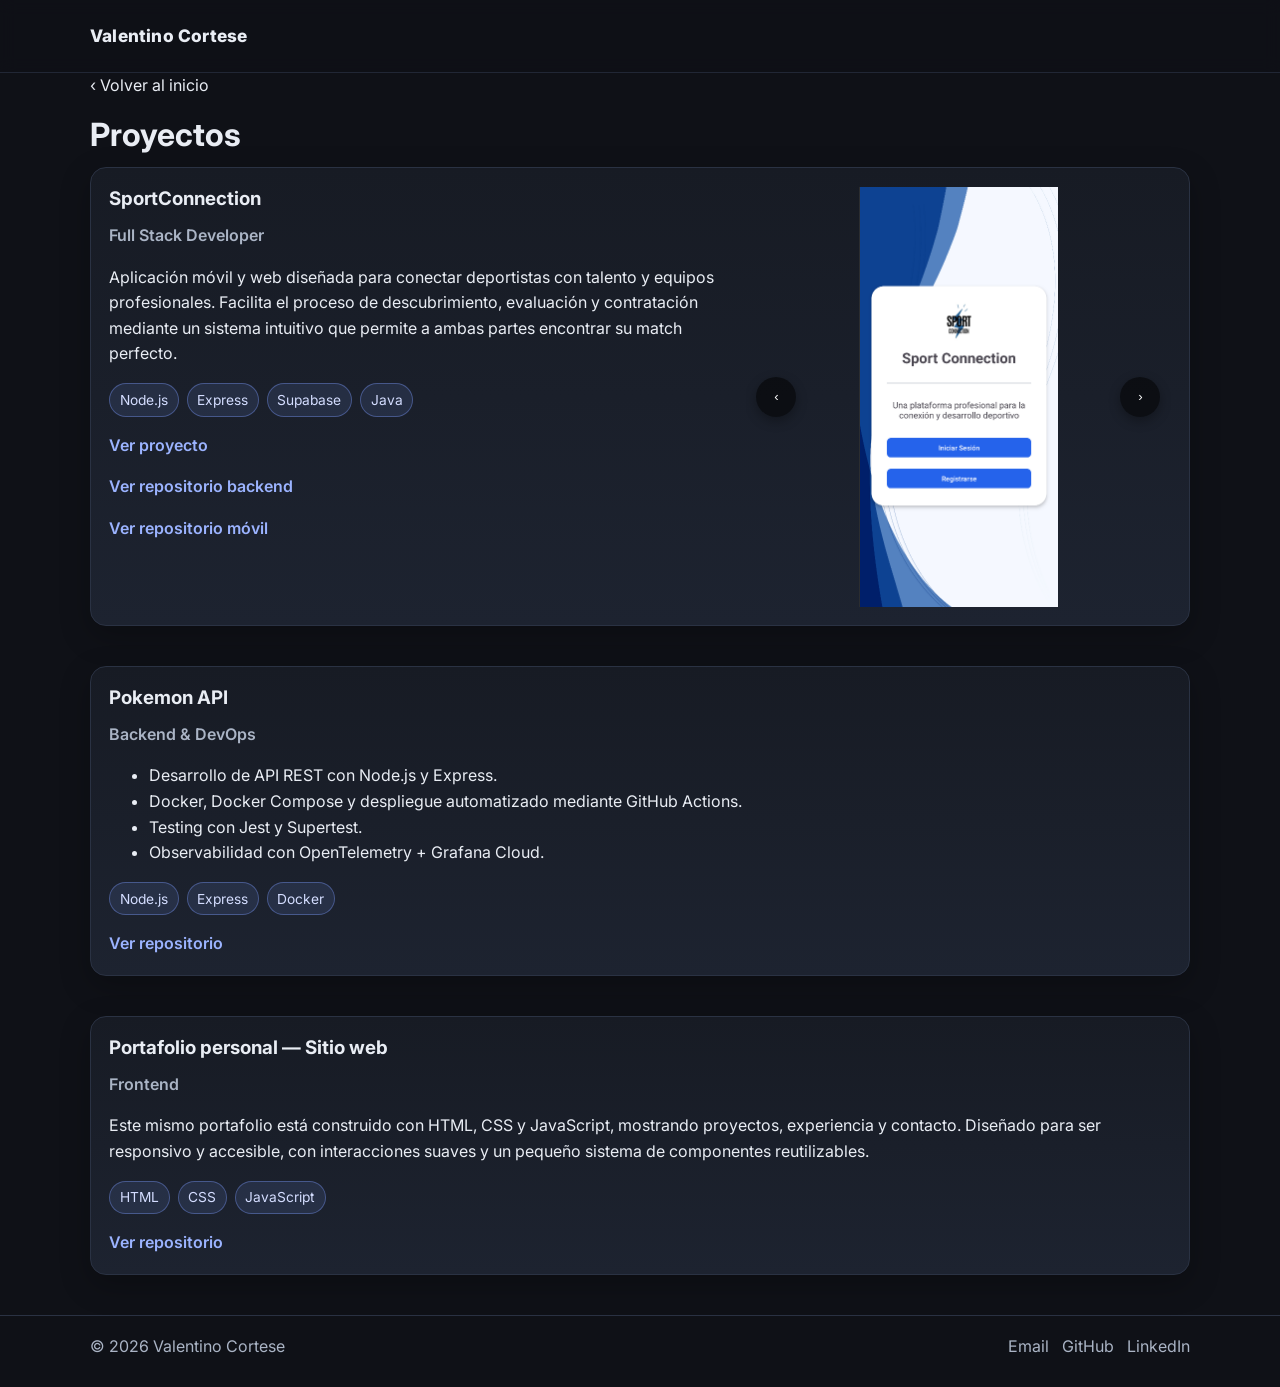
==== proyectos.html @ 8ff39a37 "feat: Add image assets and implement project slider functionality" ====
<!DOCTYPE html>
<html lang="es">
  <head>
    <meta charset="UTF-8" />
    <meta name="viewport" content="width=device-width, initial-scale=1.0" />
    <meta name="description" content="Proyectos de Valentino Cortese" />
    <title>Proyectos | Valentino Cortese</title>
    <link rel="preconnect" href="https://fonts.googleapis.com" />
    <link rel="preconnect" href="https://fonts.gstatic.com" crossorigin />
    <link href="https://fonts.googleapis.com/css2?family=Inter:wght@400;500;600;700;800&display=swap" rel="stylesheet" />
    <link rel="stylesheet" href="css/styles.css" />
  </head>
  <body>
    <header class="site-header" id="inicio">
      <div class="container nav-wrapper">
        <a href="index.html" class="brand" aria-label="Ir al inicio">
          Valentino Cortese
        </a>
      </div>
  </header>
  <main>
      <div class="container">
        <a class="back-link" href="index.html">‹ Volver al inicio</a>
        <h1>Proyectos</h1>

        <div class="projects-grid" style="margin-bottom: 2.5rem;">
          <!-- SportConnection -->
          <article class="card project-card">
            <div class="project-layout">
              <div class="project-info">
                <div class="project-header">
                  <h3>SportConnection</h3>
                  <p class="project-role">Full Stack Developer</p>
                </div>
                <div class="project-details">
                  <p>
                    Aplicación móvil y web diseñada para conectar deportistas con talento y equipos profesionales. Facilita el proceso de descubrimiento, evaluación y contratación mediante un sistema intuitivo que permite a ambas partes encontrar su match perfecto.
                  </p>
                </div>
                <div class="badge-list">
                  <span class="badge">Node.js</span>
                  <span class="badge">Express</span>
                  <span class="badge">Supabase</span>
                  <span class="badge">Java</span>
                </div>
                <a class="project-link" href="https://sport-connection.vercel.app" target="_blank" rel="noopener noreferrer">Ver proyecto</a>
                <br />
                <a class="project-link" href="https://github.com/Valen178/sc_back" target="_blank" rel="noopener noreferrer">Ver repositorio backend</a>
                <br />
                <a class="project-link" href="http://github.com/Valen178/sc_mobile" target="_blank" rel="noopener noreferrer">Ver repositorio móvil</a>
              </div>

              <div class="project-media">
                <div class="slider" data-slider>
                  <button class="slider-control prev" aria-label="Anterior imagen">‹</button>
                  <div class="slides">
                   <div class="slide"><img src="assets/sc1.png" alt="SportConnection preview 1" /></div>
                   <div class="slide"><img src="assets/sc2.jpg" alt="SportConnection preview 2" /></div>
                   <div class="slide"><img src="assets/sc3.jpg" alt="SportConnection preview 3" /></div>
                   <div class="slide"><img src="assets/sc4.jpg" alt="SportConnection preview 4" /></div>
                   <div class="slide"><img src="assets/sc5.jpg" alt="SportConnection preview 5" /></div>
                  </div>
                  <button class="slider-control next" aria-label="Siguiente imagen">›</button>
                </div>
              </div>
            </div>
          </article>

          <!-- Pokemon API -->
          <article class="card project-card">
            <div class="project-layout">
              <div class="project-info">
                <div class="project-header">
                  <h3>Pokemon API</h3>
                  <p class="project-role">Backend &amp; DevOps</p>
                </div>
                <ul class="project-details">
                  <li>Desarrollo de API REST con Node.js y Express.</li>
                  <li>Docker, Docker Compose y despliegue automatizado mediante GitHub Actions.</li>
                  <li>Testing con Jest y Supertest.</li>
                  <li>Observabilidad con OpenTelemetry + Grafana Cloud.</li>
                </ul>
                <div class="badge-list">
                  <span class="badge">Node.js</span>
                  <span class="badge">Express</span>
                  <span class="badge">Docker</span>
                </div>
                <a class="project-link" href="https://github.com/ValenCortese/node-devops-rest-api" target="_blank" rel="noopener noreferrer">Ver repositorio</a>
              </div>
            </div>
          </article>

          <!-- Portafolio (este sitio) -->
          <article class="card project-card">
            <div class="project-layout">
              <div class="project-info">
                <div class="project-header">
                  <h3>Portafolio personal — Sitio web</h3>
                  <p class="project-role">Frontend</p>
                </div>
                <div class="project-details">
                  <p>
                    Este mismo portafolio está construido con HTML, CSS y JavaScript, mostrando proyectos, experiencia y contacto. Diseñado para ser responsivo y accesible, con interacciones suaves y un pequeño sistema de componentes reutilizables.
                  </p>
                </div>
                <div class="badge-list">
                  <span class="badge">HTML</span>
                  <span class="badge">CSS</span>
                  <span class="badge">JavaScript</span>
                </div>
                <a class="project-link" href="https://github.com/ValenCortese/valencortese.github.io" target="_blank" rel="noopener noreferrer">Ver repositorio</a>
              </div>
            </div>
          </article>

        </div>
      </div>
    </main>

    <!-- Footer con links repetidos de contacto -->
    <footer class="site-footer">
      <div class="container footer-content">
        <p>© <span id="current-year"></span> Valentino Cortese</p>
        <div class="footer-links">
          <a href="mailto:valen4002@gmail.com">Email</a>
          <a href="https://github.com/ValenCortese" target="_blank" rel="noopener noreferrer">
            GitHub
          </a>
          <a
            href="https://www.linkedin.com/in/valentinocortese/"
            target="_blank"
            rel="noopener noreferrer"
          >
            LinkedIn
          </a>
        </div>
      </div>
    </footer>

    <script src="js/script.js"></script>
  </body>
</html>
---- css/styles.css ----
/* =========================
   Variables globales (dark mode)
   ========================= */
:root {
  --bg: #0f1117;
  --bg-elevated: #171b24;
  --bg-elevated-2: #1d2330;
  --text: #e9edf4;
  --text-muted: #aab4c5;
  --primary: #7c9cff;
  --primary-strong: #9bb3ff;
  --border: #2a3243;
  --shadow: 0 10px 30px rgba(0, 0, 0, 0.25);
}

/* =========================
   Base / Reset
   ========================= */
*,
*::before,
*::after {
  box-sizing: border-box;
}

html,
body {
  margin: 0;
  padding: 0;
}

html {
  scroll-behavior: smooth;
}

body {
  font-family: "Inter", system-ui, -apple-system, BlinkMacSystemFont, "Segoe UI", sans-serif;
  background: var(--bg);
  color: var(--text);
  line-height: 1.6;
}

img,
svg {
  display: block;
  max-width: 100%;
}

a {
  color: inherit;
  text-decoration: none;
}

.container {
  width: min(1100px, 92%);
  margin: 0 auto;
}

.section {
  padding: 4.5rem 0;
}

h1,
h2,
h3,
h4 {
  margin: 0 0 0.8rem;
  line-height: 1.25;
}

h2 {
  font-size: clamp(1.6rem, 3vw, 2rem);
  margin-bottom: 1.6rem;
}

p {
  margin: 0 0 1rem;
}

/* =========================
   Componentes reutilizables
   ========================= */
.btn {
  display: inline-flex;
  align-items: center;
  justify-content: center;
  gap: 0.4rem;
  border-radius: 0.65rem;
  padding: 0.72rem 1.1rem;
  font-weight: 600;
  border: 1px solid transparent;
  transition: transform 0.2s ease, background-color 0.2s ease, border-color 0.2s ease;
}

.btn:hover,
.btn:focus-visible {
  transform: translateY(-1px);
}

.btn-primary {
  background: var(--primary);
  color: #0c1020;
}

.btn-primary:hover,
.btn-primary:focus-visible {
  background: var(--primary-strong);
}

.btn-ghost {
  border-color: var(--border);
  color: var(--text);
}

.btn-ghost:hover,
.btn-ghost:focus-visible {
  background: var(--bg-elevated);
}

.card {
  background: linear-gradient(180deg, var(--bg-elevated), var(--bg-elevated-2));
  border: 1px solid var(--border);
  border-radius: 1rem;
  box-shadow: var(--shadow);
}

.badge-list {
  display: flex;
  flex-wrap: wrap;
  gap: 0.5rem;
}

.badge {
  background: rgba(124, 156, 255, 0.12);
  border: 1px solid rgba(124, 156, 255, 0.38);
  color: #d4ddff;
  font-size: 0.86rem;
  padding: 0.3rem 0.6rem;
  border-radius: 999px;
}

/* =========================
   Header / Navegación
   ========================= */
.site-header {
  position: sticky;
  top: 0;
  z-index: 20;
  backdrop-filter: blur(8px);
  background: rgba(15, 17, 23, 0.82);
  border-bottom: 1px solid rgba(42, 50, 67, 0.7);
}

.nav-wrapper {
  min-height: 4.5rem;
  display: flex;
  align-items: center;
  justify-content: space-between;
  gap: 1rem;
}

.brand {
  font-weight: 800;
  font-size: 1.08rem;
  letter-spacing: 0.2px;
}

.menu-toggle {
  width: 2.7rem;
  height: 2.7rem;
  background: transparent;
  border: 1px solid var(--border);
  border-radius: 0.65rem;
  display: inline-flex;
  flex-direction: column;
  align-items: center;
  justify-content: center;
  gap: 0.24rem;
  cursor: pointer;
}

.menu-toggle span {
  width: 1.2rem;
  height: 2px;
  border-radius: 99px;
  background: var(--text);
}

.main-nav {
  position: absolute;
  left: 0;
  right: 0;
  top: 100%;
  margin: 0 auto;
  width: min(1100px, 92%);
  background: rgba(20, 24, 33, 0.98);
  border: 1px solid var(--border);
  border-radius: 0.9rem;
  padding: 0.9rem;
  display: none;
}

.main-nav.open {
  display: block;
}

.main-nav ul {
  list-style: none;
  margin: 0;
  padding: 0;
  display: grid;
  gap: 0.25rem;
}

.main-nav ul a {
  display: inline-flex;
  align-items: center;
  color: var(--text-muted);
  padding: 0.45rem 0.4rem;
  border-radius: 0.4rem;
  transition: color 0.2s ease, background-color 0.2s ease;
}

.main-nav ul a:hover,
.main-nav ul a:focus-visible,
.main-nav ul a.active {
  color: var(--text);
  background: rgba(124, 156, 255, 0.12);
}

.btn-cv-nav {
  margin-top: 0.8rem;
  width: 100%;
}

/* =========================
   Hero
   ========================= */
.hero {
  padding-top: 5.2rem;
}

.hero-layout {
  display: grid;
  gap: 2rem;
  align-items: center;
}

.hero-content {
  max-width: 760px;
}

.hero-photo-frame {
  width: min(100%, 18rem);
  aspect-ratio: 1;
  justify-self: center;
  padding: 0.7rem;
  border-radius: 50%;
  border: 1px solid rgba(124, 156, 255, 0.28);
  background: linear-gradient(135deg, rgba(124, 156, 255, 0.22), rgba(124, 156, 255, 0.05));
  box-shadow: var(--shadow);
}

.hero-photo {
  width: 100%;
  height: 100%;
  object-fit: cover;
  object-position: center 20%;
  border-radius: 50%;
  display: block;
}

.eyebrow {
  color: var(--primary-strong);
  text-transform: uppercase;
  letter-spacing: 0.09em;
  font-weight: 700;
  font-size: 0.76rem;
}

.hero h1 {
  font-size: clamp(2rem, 8vw, 3rem);
}

.role {
  color: var(--text-muted);
  font-size: clamp(1.05rem, 3vw, 1.22rem);
}

.bio {
  max-width: 68ch;
}

.hero-actions {
  display: flex;
  flex-wrap: wrap;
  gap: 0.8rem;
  margin-top: 1.2rem;
}

/* =========================
   Proyectos
   ========================= */
.projects-grid {
  display: grid;
  gap: 1rem;
}

.project-card {
  padding: 1.15rem;
}

.project-role {
  color: var(--text-muted);
  font-weight: 600;
}

.project-details {
  margin: 0 0 1rem;
}

.project-link {
  display: inline-flex;
  margin-top: 1rem;
  color: var(--primary-strong);
  font-weight: 600;
}

.project-link:hover,
.project-link:focus-visible {
  text-decoration: underline;
}

/* =========================
   Habilidades
   ========================= */
.skills-layout {
  display: grid;
  gap: 1rem;
}

.skill-group {
  padding: 1rem;
}

.soft-skills {
  margin-top: 1.2rem;
}

.soft-skills h3 {
  margin-bottom: 0.35rem;
}

.soft-skills p {
  color: var(--text-muted);
}

/* =========================
   Educación y Experiencia
   ========================= */

.timeline-column {
  padding: 1.1rem;
}

.timeline-single {
  width: 100%;
}

.timeline-item {
  padding: 0.8rem 0 0.8rem 1rem;
  border-left: 2px solid rgba(124, 156, 255, 0.35);
}

.timeline-item + .timeline-item {
  margin-top: 0.5rem;
}

.timeline-title,
.timeline-meta {
  color: var(--text-muted);
}

.timeline-description {
  margin-bottom: 0;
}



/* =========================
   Contacto
   ========================= */
.contact-box {
  text-align: center;
  padding: 1.4rem;
}

.contact-email-row{
  width: min(760px, 100%);
  margin: 1rem auto 0;
  display: grid;
  grid-template-columns: minmax(0, 1fr) 3rem 3rem;
  align-items: center;
  padding: 0.35rem;
  gap: 0.35rem;
  border-radius: 1rem;
  border: 1px solid var(--border);
  background: rgba(15, 17, 23, 0.45);
  box-shadow: inset 0 1px 0 rgba(255, 255, 255, 0.03);
  overflow: hidden;
}

.contact-email-value{
  min-width: 0;
  height: 3rem;
  width: 100%;
  appearance: none;
  -webkit-appearance: none;
  border: 1px solid rgba(124, 156, 255, 0.22);
  border-radius: 0.75rem;
  background: rgba(29, 35, 48, 0.92);
  color: var(--text);
  padding: 0 1rem;
  font: inherit;
  text-align: left;
  letter-spacing: 0.01em;
}

.contact-email-action {
  width: 3rem;
  height: 3rem;
  min-width: 3rem;
  min-height: 3rem;
  display: inline-flex;
  align-items: center;
  justify-content: center;
  flex: none;
  border: 1px solid rgba(124, 156, 255, 0.32);
  border-radius: 0.75rem;
  background: linear-gradient(180deg, rgba(124, 156, 255, 0.2), rgba(124, 156, 255, 0.1));
  color: var(--text);
  cursor: pointer;
  padding: 0;
  line-height: 0;
  transition: transform 0.2s ease, border-color 0.2s ease, background-color 0.2s ease, color 0.2s ease;
}

.contact-email-action svg {
  width: 0.95rem;
  height: 0.95rem;
  min-width: 0.95rem;
  min-height: 0.95rem;
  display: block;
  max-width: none;
  fill: currentColor;
}

.contact-email-action svg path {
  fill: currentColor;
}

.contact-email-action:hover,
.contact-email-action:focus-visible {
  transform: translateY(-1px);
  border-color: rgba(124, 156, 255, 0.55);
  background: linear-gradient(180deg, rgba(124, 156, 255, 0.28), rgba(124, 156, 255, 0.14));
}

.contact-email-action.is-copied {
  border-color: rgba(133, 219, 173, 0.65);
  background: linear-gradient(180deg, rgba(133, 219, 173, 0.22), rgba(133, 219, 173, 0.12));
  color: #dff8ea;
}

.social-links {
  margin-top: 1rem;
  display: flex;
  justify-content: center;
  flex-wrap: wrap;
  gap: 0.8rem;
}

.social-links a {
  display: inline-flex;
  align-items: center;
  gap: 0.45rem;
  padding: 0.45rem 0.7rem;
  border-radius: 0.6rem;
  border: 1px solid var(--border);
  color: var(--text-muted);
  transition: color 0.2s ease, border-color 0.2s ease, background-color 0.2s ease;
}

.social-links a:hover,
.social-links a:focus-visible {
  color: var(--text);
  border-color: rgba(124, 156, 255, 0.5);
  background: rgba(124, 156, 255, 0.1);
}

.social-links svg {
  width: 1rem;
  height: 1rem;
  fill: currentColor;
}

/* =========================
   Footer
   ========================= */
.site-footer {
  border-top: 1px solid var(--border);
  padding: 1.1rem 0 1.7rem;
  color: var(--text-muted);
}

.footer-content {
  display: flex;
  flex-direction: column;
  gap: 0.5rem;
  align-items: center;
  text-align: center;
}

.footer-content p {
  margin: 0;
}

.footer-links {
  display: inline-flex;
  flex-wrap: wrap;
  gap: 0.8rem;
}

.footer-links a:hover,
.footer-links a:focus-visible {
  color: var(--text);
}

/* =========================
   Micro-interacción de entrada
   ========================= */
.reveal {
  opacity: 0;
  transform: translateY(14px);
  transition: opacity 0.45s ease, transform 0.45s ease;
}

.reveal.visible {
  opacity: 1;
  transform: translateY(0);
}

/* =========================
   Breakpoints responsive
   ========================= */
@media (min-width: 720px) {
  .projects-grid {
    grid-template-columns: repeat(2, minmax(0, 1fr));
  }

  .hero-layout {
    grid-template-columns: minmax(0, 1fr) 18rem;
  }

  .hero-photo-frame {
    justify-self: end;
    width: min(100%, 16rem);
  }

  .skills-layout {
    grid-template-columns: repeat(2, minmax(0, 1fr));
  }

  .footer-content {
    flex-direction: row;
    justify-content: space-between;
    text-align: left;
  }
}

@media (max-width: 560px) {
  .contact-email-row {
    grid-template-columns: minmax(0, 1fr) 2.85rem 2.85rem;
    gap: 0.3rem;
  }

  .contact-email-value {
    padding: 0 0.85rem;
    font-size: 0.96rem;
  }

  .contact-email-action {
    width: 2.85rem;
    height: 2.85rem;
    min-width: 2.85rem;
    min-height: 2.85rem;
  }
}

@media (min-width: 960px) {
  .menu-toggle {
    display: none;
  }

  .main-nav {
    position: static;
    width: auto;
    margin: 0;
    border: 0;
    background: transparent;
    display: flex;
    align-items: center;
    gap: 1.1rem;
    padding: 0;
  }

  .main-nav ul {
    display: flex;
    align-items: center;
    gap: 0.3rem;
  }

  .btn-cv-nav {
    margin: 0;
    width: auto;
  }
}
/* Custom styles extracted from inline <style> blocks in HTML files
   Moved here to centralize styles and follow best practices */

/* Projects layout: vertical list, each project uses full container width */
.projects-grid {
  display: flex;
  flex-direction: column;
  gap: 2.5rem;
}

/* project card layout */
.project-card .project-layout {
  display: flex;
  gap: 1.5rem;
  align-items: flex-start;
}

/* info and media columns */
.project-card .project-info {
  flex: 1 1 60%;
  min-width: 0;
}

.project-card .project-media {
  flex: 0 0 40%;
  display: flex;
  align-items: center;
  justify-content: center;
}

/* Slider styles */
.slider {
  position: relative;
  width: 100%;
  max-width: 420px;
  margin: 0 auto;
}

.slides {
  position: relative;
  overflow: hidden;
  width: 100%;
  border-radius: 10px;
  min-height: 420px;
  height: 420px;
}

.slide {
  position: absolute;
  inset: 0;
  display: none;
  align-items: center;
  justify-content: center;
  overflow: hidden;
  box-sizing: border-box;
}

.slide.active {
  display: flex;
}

.slides img {
  width: auto;
  max-width: 100%;
  max-height: 100%;
  height: auto;
  object-fit: contain;
  display: block;
}

.project-media { flex: 0 0 40%; display: flex; align-items: center; justify-content: center; overflow: hidden; position: relative; }

.slider-control {
  position: absolute;
  top: 50%;
  transform: translateY(-50%);
  background: rgba(0,0,0,0.55);
  color: #fff;
  border: none;
  width: 40px;
  height: 40px;
  border-radius: 50%;
  display: flex;
  align-items: center;
  justify-content: center;
  cursor: pointer;
  box-shadow: 0 4px 12px rgba(0,0,0,0.3);
  z-index: 3;
}

.slider-control:focus { outline: 2px solid rgba(255,255,255,0.8); }

.slider-control.prev { left: 8px; }
.slider-control.next { right: 8px; }

/* small thumbnails spacing fallback when JS disabled */
.media-gallery {
  display: flex;
  gap: 0.75rem;
  overflow: hidden;
  align-items: center;
  justify-content: center;
}

.media-gallery img {
  max-width: 100%;
  height: auto;
  border-radius: 8px;
  box-shadow: 0 6px 18px rgba(0,0,0,0.35);
  flex: 1 1 auto;
}

/* if project-media is absent, project-info will take full width naturally.
   Make sure links and badges keep layout */
.project-card .badge-list { margin-top: 1rem; }

/* responsive: stack on small screens */
@media (max-width: 800px) {
  .project-card .project-layout {
    flex-direction: column;
  }
  .project-card .project-media {
    width: 100%;
  }
  .media-gallery, .slides { overflow-x: auto; }
  .slider-control.prev, .slider-control.next { display: none; }
}

/* 'Ver más' button container */
.more-projects {
  display:flex;
  justify-content:center;
  margin-top: 2rem;
}
.more-projects .btn {
  padding: 0.75rem 1.25rem;
}

/* Basic project layout and slider variants from proyectos.html (kept for compatibility) */
.back-link { display:inline-block; margin-bottom:1rem; }
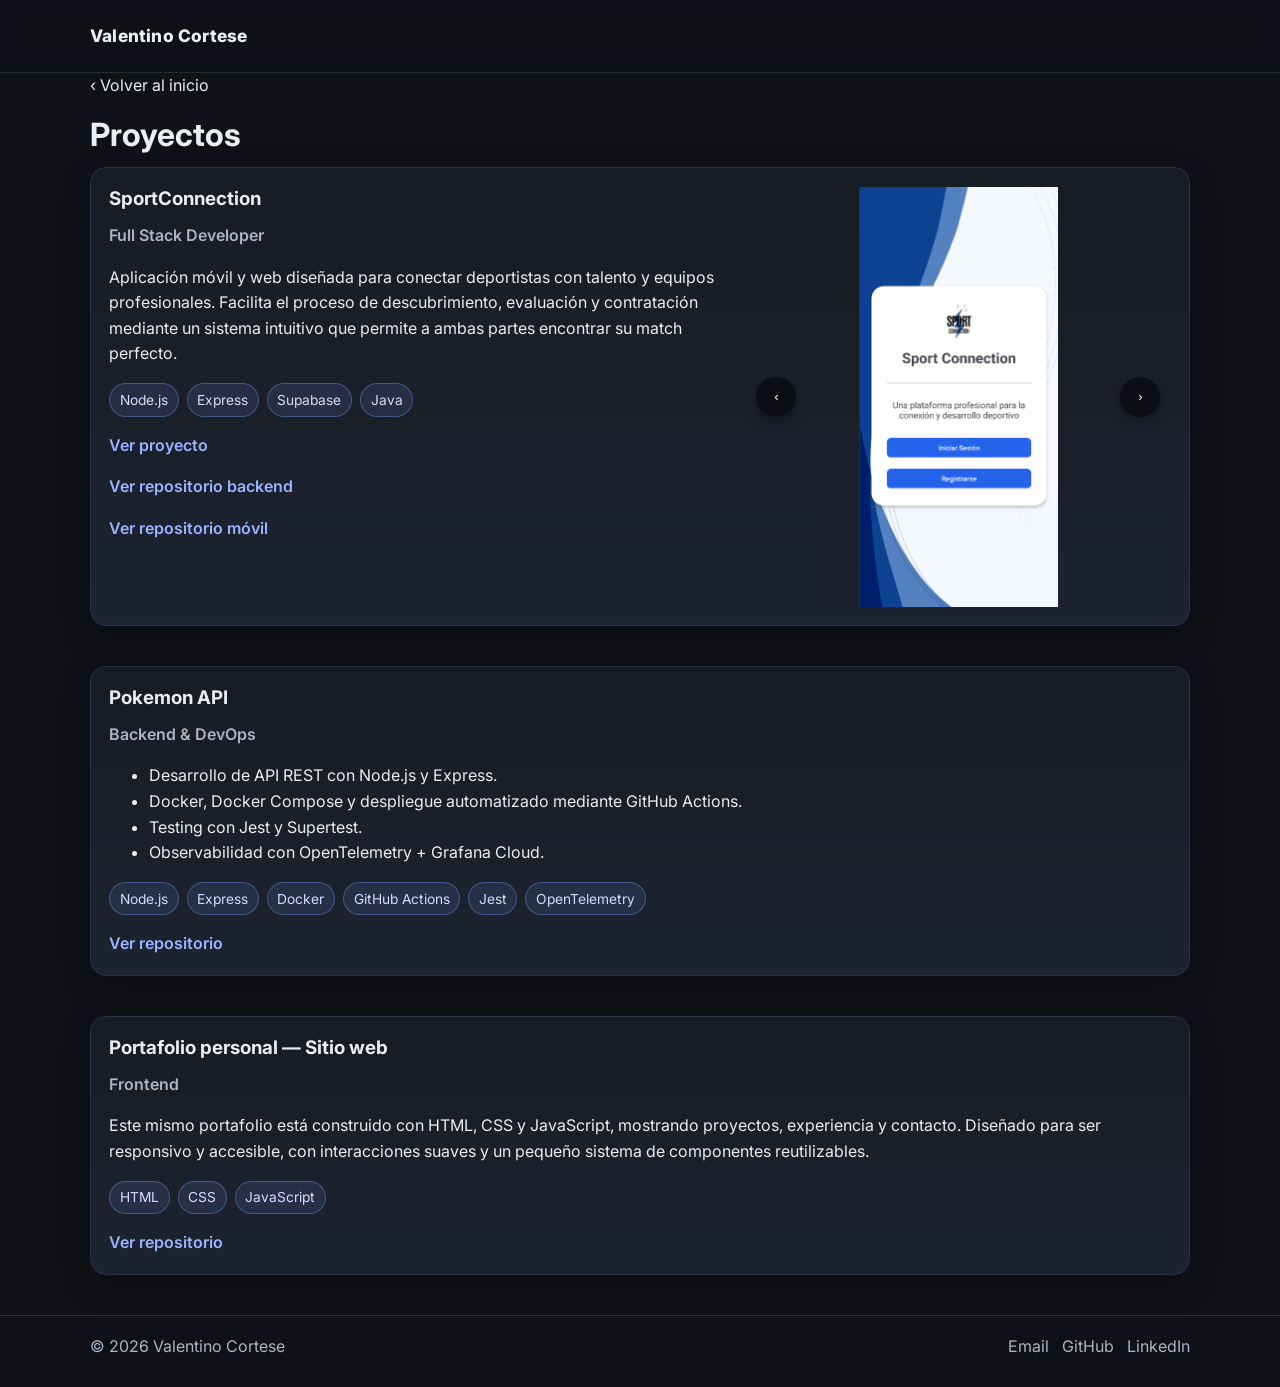
==== commit 50c86ffb: "feat: Update project badges to include GitHub Actions, Jest, and OpenTelemetry" ====
--- a/proyectos.html
+++ b/proyectos.html
@@ -84,6 +84,9 @@
                   <span class="badge">Node.js</span>
                   <span class="badge">Express</span>
                   <span class="badge">Docker</span>
+                  <span class="badge">GitHub Actions</span>
+                  <span class="badge">Jest</span>
+                  <span class="badge">OpenTelemetry</span>
                 </div>
                 <a class="project-link" href="https://github.com/ValenCortese/node-devops-rest-api" target="_blank" rel="noopener noreferrer">Ver repositorio</a>
               </div>
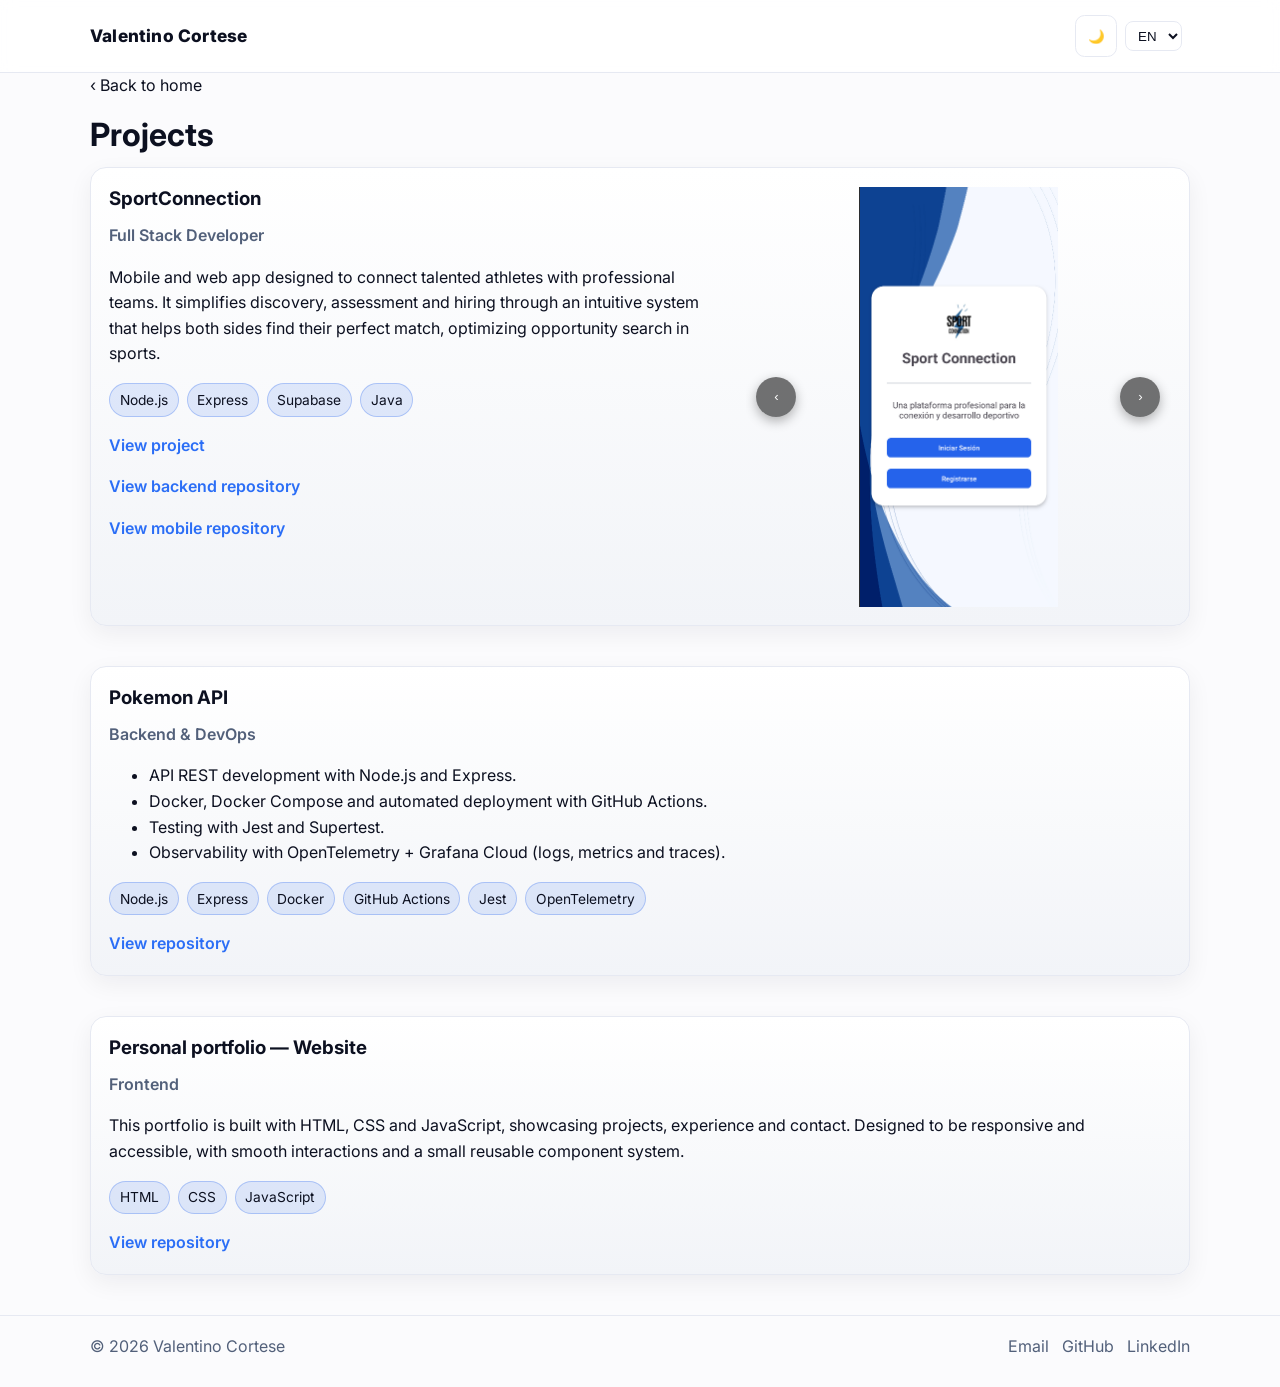
==== commit 0f3c82ce: "feat: add theme and language management with translations" ====
--- a/proyectos.html
+++ b/proyectos.html
@@ -8,20 +8,45 @@
     <link rel="preconnect" href="https://fonts.googleapis.com" />
     <link rel="preconnect" href="https://fonts.gstatic.com" crossorigin />
     <link href="https://fonts.googleapis.com/css2?family=Inter:wght@400;500;600;700;800&display=swap" rel="stylesheet" />
+    <script>
+      (function () {
+        const STORAGE_KEY = 'site-theme';
+        let theme = null;
+        try {
+          theme = localStorage.getItem(STORAGE_KEY);
+        } catch (e) {
+          // ignore
+        }
+        if (!theme && window.matchMedia) {
+          theme = window.matchMedia('(prefers-color-scheme: dark)').matches ? 'dark' : 'light';
+        }
+        if (theme) {
+          document.documentElement.setAttribute('data-theme', theme);
+        }
+      })();
+    </script>
     <link rel="stylesheet" href="css/styles.css" />
   </head>
   <body>
     <header class="site-header" id="inicio">
       <div class="container nav-wrapper">
-        <a href="index.html" class="brand" aria-label="Ir al inicio">
-          Valentino Cortese
-        </a>
+        <a href="index.html" class="brand" data-i18n="brand.home" data-i18n-attr="aria-label">Valentino Cortese</a>
+
+        <div class="header-controls">
+          <button id="theme-toggle" class="theme-toggle" type="button" data-i18n="btn.theme_toggle" data-i18n-attr="title,aria-label" aria-pressed="false">🌙</button>
+
+          <label for="lang-select" class="visually-hidden" data-i18n="language.label">Idioma</label>
+          <select id="lang-select" data-i18n="language.label" data-i18n-attr="aria-label,title">
+            <option value="es">ES</option>
+            <option value="en">EN</option>
+          </select>
+        </div>
       </div>
-  </header>
+    </header>
   <main>
       <div class="container">
-        <a class="back-link" href="index.html">‹ Volver al inicio</a>
-        <h1>Proyectos</h1>
+        <a class="back-link" href="index.html" data-i18n="projects.back">‹ Volver al inicio</a>
+        <h1 data-i18n="projects.title">Proyectos</h1>
 
         <div class="projects-grid" style="margin-bottom: 2.5rem;">
           <!-- SportConnection -->
@@ -29,30 +54,30 @@
             <div class="project-layout">
               <div class="project-info">
                 <div class="project-header">
-                  <h3>SportConnection</h3>
-                  <p class="project-role">Full Stack Developer</p>
+                  <h3 data-i18n="project1.title">SportConnection</h3>
+                  <p class="project-role" data-i18n="project1.role">Full Stack Developer</p>
                 </div>
                 <div class="project-details">
-                  <p>
+                  <p data-i18n="project1.description">
                     Aplicación móvil y web diseñada para conectar deportistas con talento y equipos profesionales. Facilita el proceso de descubrimiento, evaluación y contratación mediante un sistema intuitivo que permite a ambas partes encontrar su match perfecto.
                   </p>
                 </div>
                 <div class="badge-list">
-                  <span class="badge">Node.js</span>
-                  <span class="badge">Express</span>
-                  <span class="badge">Supabase</span>
-                  <span class="badge">Java</span>
+                  <span class="badge" data-i18n="project1.badge1">Node.js</span>
+                  <span class="badge" data-i18n="project1.badge2">Express</span>
+                  <span class="badge" data-i18n="project1.badge3">Supabase</span>
+                  <span class="badge" data-i18n="project1.badge4">Java</span>
                 </div>
-                <a class="project-link" href="https://sport-connection.vercel.app" target="_blank" rel="noopener noreferrer">Ver proyecto</a>
+                <a class="project-link" href="https://sport-connection.vercel.app" target="_blank" rel="noopener noreferrer" data-i18n="project1.view_link">Ver proyecto</a>
                 <br />
-                <a class="project-link" href="https://github.com/Valen178/sc_back" target="_blank" rel="noopener noreferrer">Ver repositorio backend</a>
+                <a class="project-link" href="https://github.com/Valen178/sc_back" target="_blank" rel="noopener noreferrer" data-i18n="project1.backend_link">Ver repositorio backend</a>
                 <br />
-                <a class="project-link" href="http://github.com/Valen178/sc_mobile" target="_blank" rel="noopener noreferrer">Ver repositorio móvil</a>
+                <a class="project-link" href="http://github.com/Valen178/sc_mobile" target="_blank" rel="noopener noreferrer" data-i18n="project1.mobile_link">Ver repositorio móvil</a>
               </div>
 
               <div class="project-media">
                 <div class="slider" data-slider>
-                  <button class="slider-control prev" aria-label="Anterior imagen">‹</button>
+                  <button class="slider-control prev" data-i18n="slider.prev" data-i18n-attr="aria-label" aria-label="Anterior imagen">‹</button>
                   <div class="slides">
                    <div class="slide"><img src="assets/sc1.png" alt="SportConnection preview 1" /></div>
                    <div class="slide"><img src="assets/sc2.jpg" alt="SportConnection preview 2" /></div>
@@ -60,7 +85,7 @@
                    <div class="slide"><img src="assets/sc4.jpg" alt="SportConnection preview 4" /></div>
                    <div class="slide"><img src="assets/sc5.jpg" alt="SportConnection preview 5" /></div>
                   </div>
-                  <button class="slider-control next" aria-label="Siguiente imagen">›</button>
+                  <button class="slider-control next" data-i18n="slider.next" data-i18n-attr="aria-label" aria-label="Siguiente imagen">›</button>
                 </div>
               </div>
             </div>
@@ -71,24 +96,24 @@
             <div class="project-layout">
               <div class="project-info">
                 <div class="project-header">
-                  <h3>Pokemon API</h3>
-                  <p class="project-role">Backend &amp; DevOps</p>
+                  <h3 data-i18n="project2.title">Pokemon API</h3>
+                  <p class="project-role" data-i18n="project2.role">Backend &amp; DevOps</p>
                 </div>
                 <ul class="project-details">
-                  <li>Desarrollo de API REST con Node.js y Express.</li>
-                  <li>Docker, Docker Compose y despliegue automatizado mediante GitHub Actions.</li>
-                  <li>Testing con Jest y Supertest.</li>
-                  <li>Observabilidad con OpenTelemetry + Grafana Cloud.</li>
+                  <li data-i18n="project2.detail1">Desarrollo de API REST con Node.js y Express.</li>
+                  <li data-i18n="project2.detail2">Docker, Docker Compose y despliegue automatizado mediante GitHub Actions.</li>
+                  <li data-i18n="project2.detail3">Testing con Jest y Supertest.</li>
+                  <li data-i18n="project2.detail4">Observabilidad con OpenTelemetry + Grafana Cloud.</li>
                 </ul>
                 <div class="badge-list">
-                  <span class="badge">Node.js</span>
-                  <span class="badge">Express</span>
-                  <span class="badge">Docker</span>
-                  <span class="badge">GitHub Actions</span>
-                  <span class="badge">Jest</span>
-                  <span class="badge">OpenTelemetry</span>
+                  <span class="badge" data-i18n="project2.badge1">Node.js</span>
+                  <span class="badge" data-i18n="project2.badge2">Express</span>
+                  <span class="badge" data-i18n="project2.badge3">Docker</span>
+                  <span class="badge" data-i18n="project2.badge4">GitHub Actions</span>
+                  <span class="badge" data-i18n="project2.badge5">Jest</span>
+                  <span class="badge" data-i18n="project2.badge6">OpenTelemetry</span>
                 </div>
-                <a class="project-link" href="https://github.com/ValenCortese/node-devops-rest-api" target="_blank" rel="noopener noreferrer">Ver repositorio</a>
+                <a class="project-link" href="https://github.com/ValenCortese/node-devops-rest-api" target="_blank" rel="noopener noreferrer" data-i18n="project2.link">Ver repositorio</a>
               </div>
             </div>
           </article>
@@ -98,20 +123,20 @@
             <div class="project-layout">
               <div class="project-info">
                 <div class="project-header">
-                  <h3>Portafolio personal — Sitio web</h3>
-                  <p class="project-role">Frontend</p>
+                  <h3 data-i18n="project3.title">Portafolio personal — Sitio web</h3>
+                  <p class="project-role" data-i18n="project3.role">Frontend</p>
                 </div>
                 <div class="project-details">
-                  <p>
+                  <p data-i18n="project3.description">
                     Este mismo portafolio está construido con HTML, CSS y JavaScript, mostrando proyectos, experiencia y contacto. Diseñado para ser responsivo y accesible, con interacciones suaves y un pequeño sistema de componentes reutilizables.
                   </p>
                 </div>
                 <div class="badge-list">
-                  <span class="badge">HTML</span>
-                  <span class="badge">CSS</span>
-                  <span class="badge">JavaScript</span>
+                  <span class="badge" data-i18n="project3.badge1">HTML</span>
+                  <span class="badge" data-i18n="project3.badge2">CSS</span>
+                  <span class="badge" data-i18n="project3.badge3">JavaScript</span>
                 </div>
-                <a class="project-link" href="https://github.com/ValenCortese/valencortese.github.io" target="_blank" rel="noopener noreferrer">Ver repositorio</a>
+                <a class="project-link" href="https://github.com/ValenCortese/valencortese.github.io" target="_blank" rel="noopener noreferrer" data-i18n="project3.link">Ver repositorio</a>
               </div>
             </div>
           </article>
@@ -125,14 +150,13 @@
       <div class="container footer-content">
         <p>© <span id="current-year"></span> Valentino Cortese</p>
         <div class="footer-links">
-          <a href="mailto:valen4002@gmail.com">Email</a>
-          <a href="https://github.com/ValenCortese" target="_blank" rel="noopener noreferrer">
-            GitHub
-          </a>
+          <a href="mailto:valen4002@gmail.com" data-i18n="footer.email">Email</a>
+          <a href="https://github.com/ValenCortese" target="_blank" rel="noopener noreferrer" data-i18n="footer.github">GitHub</a>
           <a
             href="https://www.linkedin.com/in/valentinocortese/"
             target="_blank"
             rel="noopener noreferrer"
+            data-i18n="footer.linkedin"
           >
             LinkedIn
           </a>
@@ -140,6 +164,9 @@
       </div>
     </footer>
 
-    <script src="js/script.js"></script>
+    <script src="js/translations.js"></script>
+    <script src="js/theme.js"></script>
+    <script src="js/language.js"></script>
+    <script src="js/app.js"></script>
   </body>
 </html>
--- a/css/styles.css
+++ b/css/styles.css
@@ -1,16 +1,75 @@
 /* =========================
-   Variables globales (dark mode)
+   Variables globales (tema claro por defecto)
    ========================= */
 :root {
+  /* Colores para tema claro (valores por defecto) */
+  --bg: #fbfbfd;
+  --bg-elevated: #ffffff;
+  --bg-elevated-2: #f2f4f8;
+  --surface: #ffffff;
+  --surface-strong: #f2f4f8;
+  --surface-overlay: rgba(255, 255, 255, 0.82);
+  --text: #0c1020;
+  --text-muted: #52607a;
+  --primary: #2563eb;
+  --primary-strong: #2b6ef6;
+  --primary-soft: rgba(37, 99, 235, 0.12);
+  --border: #e6e9f2;
+  --shadow: 0 8px 24px rgba(14, 22, 40, 0.06);
+  --btn-primary-text: #0c1020;
+}
+
+/* Variables para tema oscuro (override) */
+:root[data-theme="dark"],
+html[data-theme="dark"] {
   --bg: #0f1117;
   --bg-elevated: #171b24;
   --bg-elevated-2: #1d2330;
+  --surface: #171b24;
+  --surface-strong: #1d2330;
+  --surface-overlay: rgba(15, 17, 23, 0.72);
   --text: #e9edf4;
   --text-muted: #aab4c5;
   --primary: #7c9cff;
   --primary-strong: #9bb3ff;
+  --primary-soft: rgba(124, 156, 255, 0.12);
   --border: #2a3243;
   --shadow: 0 10px 30px rgba(0, 0, 0, 0.25);
+  --btn-primary-text: #0c1020;
+}
+
+/* Preferencia del sistema: si usuario no eligió, el navegador puede aplicar tema */
+@media (prefers-color-scheme: dark) {
+  :root:not([data-theme]) {
+    --bg: #0f1117;
+    --bg-elevated: #171b24;
+    --bg-elevated-2: #1d2330;
+    --text: #e9edf4;
+    --text-muted: #aab4c5;
+    --primary: #7c9cff;
+    --primary-strong: #9bb3ff;
+    --border: #2a3243;
+    --shadow: 0 10px 30px rgba(0, 0, 0, 0.25);
+  }
+}
+
+/* Transiciones suaves entre temas (aplicar a los elementos que usan variables) */
+:root,
+html {
+  transition: background-color 220ms ease, color 220ms ease;
+}
+
+body,
+.card,
+.site-header,
+.main-nav,
+.contact-email-row,
+.hero-photo-frame,
+.btn,
+#lang-select,
+.theme-toggle,
+.contact-email-action {
+  transition: background-color 220ms ease, color 220ms ease, border-color 220ms ease, box-shadow 220ms ease;
 }
 
 /* =========================
@@ -98,7 +157,7 @@
 
 .btn-primary {
   background: var(--primary);
-  color: #0c1020;
+  color: var(--btn-primary-text);
 }
 
 .btn-primary:hover,
@@ -130,9 +189,9 @@
 }
 
 .badge {
-  background: rgba(124, 156, 255, 0.12);
-  border: 1px solid rgba(124, 156, 255, 0.38);
-  color: #d4ddff;
+  background: var(--primary-soft);
+  border: 1px solid rgba(37, 99, 235, 0.28);
+  color: var(--text);
   font-size: 0.86rem;
   padding: 0.3rem 0.6rem;
   border-radius: 999px;
@@ -146,22 +205,70 @@
   top: 0;
   z-index: 20;
   backdrop-filter: blur(8px);
-  background: rgba(15, 17, 23, 0.82);
-  border-bottom: 1px solid rgba(42, 50, 67, 0.7);
+  background: var(--surface-overlay);
+  border-bottom: 1px solid var(--border);
 }
 
 .nav-wrapper {
   min-height: 4.5rem;
   display: flex;
   align-items: center;
-  justify-content: space-between;
+  justify-content: flex-start;
   gap: 1rem;
+  flex-wrap: nowrap;
 }
 
 .brand {
   font-weight: 800;
   font-size: 1.08rem;
   letter-spacing: 0.2px;
+  white-space: nowrap;
+  flex: 0 0 auto;
+}
+
+/* Header controls: tema e idioma */
+.header-controls {
+  display: inline-flex;
+  gap: 0.5rem;
+  align-items: center;
+  margin-right: 0.5rem;
+}
+
+.theme-toggle {
+  width: 2.6rem;
+  height: 2.6rem;
+  border-radius: 0.6rem;
+  display: inline-flex;
+  align-items: center;
+  justify-content: center;
+  background: transparent;
+  border: 1px solid var(--border);
+  color: var(--text);
+  cursor: pointer;
+}
+
+.theme-toggle:focus {
+  outline: 3px solid rgba(37,99,235,0.18);
+}
+
+#lang-select {
+  background: transparent;
+  border: 1px solid var(--border);
+  color: var(--text);
+  padding: 0.35rem 0.5rem;
+  border-radius: 0.5rem;
+}
+
+.visually-hidden {
+  position: absolute !important;
+  width: 1px;
+  height: 1px;
+  padding: 0;
+  margin: -1px;
+  overflow: hidden;
+  clip: rect(0, 0, 0, 0);
+  white-space: nowrap;
+  border: 0;
 }
 
 .menu-toggle {
@@ -192,10 +299,11 @@
   top: 100%;
   margin: 0 auto;
   width: min(1100px, 92%);
-  background: rgba(20, 24, 33, 0.98);
+  background: var(--surface);
   border: 1px solid var(--border);
   border-radius: 0.9rem;
   padding: 0.9rem;
+  box-shadow: 0 14px 45px rgba(0, 0, 0, 0.12);
   display: none;
 }
 
@@ -208,23 +316,31 @@
   margin: 0;
   padding: 0;
   display: grid;
-  gap: 0.25rem;
 }
 
 .main-nav ul a {
   display: inline-flex;
   align-items: center;
   color: var(--text-muted);
-  padding: 0.45rem 0.4rem;
-  border-radius: 0.4rem;
-  transition: color 0.2s ease, background-color 0.2s ease;
+  padding: 0.55rem 0.85rem;
+  border-radius: 0.65rem;
+  transition: color 0.2s ease, background-color 0.2s ease, transform 0.2s ease;
+  white-space: nowrap;
+  line-height: 1.1;
 }
 
 .main-nav ul a:hover,
-.main-nav ul a:focus-visible,
+.main-nav ul a:focus-visible {
+  color: var(--text);
+  background: rgba(124, 156, 255, 0.12);
+}
+
 .main-nav ul a.active {
   color: var(--text);
-  background: rgba(124, 156, 255, 0.12);
+  background: rgba(37, 99, 235, 0.14);
+  border: 1px solid rgba(37, 99, 235, 0.18);
+  box-shadow: inset 0 0 0 1px rgba(37, 99, 235, 0.08);
+  margin: 0;
 }
 
 .btn-cv-nav {
@@ -255,8 +371,8 @@
   justify-self: center;
   padding: 0.7rem;
   border-radius: 50%;
-  border: 1px solid rgba(124, 156, 255, 0.28);
-  background: linear-gradient(135deg, rgba(124, 156, 255, 0.22), rgba(124, 156, 255, 0.05));
+  border: 1px solid rgba(37, 99, 235, 0.28);
+  background: linear-gradient(135deg, rgba(37, 99, 235, 0.18), rgba(37, 99, 235, 0.06));
   box-shadow: var(--shadow);
 }
 
@@ -404,8 +520,8 @@
   gap: 0.35rem;
   border-radius: 1rem;
   border: 1px solid var(--border);
-  background: rgba(15, 17, 23, 0.45);
-  box-shadow: inset 0 1px 0 rgba(255, 255, 255, 0.03);
+  background: var(--surface-overlay);
+  box-shadow: inset 0 1px 0 rgba(255, 255, 255, 0.08);
   overflow: hidden;
 }
 
@@ -415,9 +531,9 @@
   width: 100%;
   appearance: none;
   -webkit-appearance: none;
-  border: 1px solid rgba(124, 156, 255, 0.22);
+  border: 1px solid var(--border);
   border-radius: 0.75rem;
-  background: rgba(29, 35, 48, 0.92);
+  background: var(--surface);
   color: var(--text);
   padding: 0 1rem;
   font: inherit;
@@ -434,9 +550,9 @@
   align-items: center;
   justify-content: center;
   flex: none;
-  border: 1px solid rgba(124, 156, 255, 0.32);
+  border: 1px solid rgba(37, 99, 235, 0.28);
   border-radius: 0.75rem;
-  background: linear-gradient(180deg, rgba(124, 156, 255, 0.2), rgba(124, 156, 255, 0.1));
+  background: rgba(37, 99, 235, 0.08);
   color: var(--text);
   cursor: pointer;
   padding: 0;
@@ -596,11 +712,11 @@
   }
 }
 
-@media (min-width: 960px) {
+@media (min-width: 1180px) {
   .menu-toggle {
     display: none;
   }
-
+ 
   .main-nav {
     position: static;
     width: auto;
@@ -611,17 +727,37 @@
     align-items: center;
     gap: 1.1rem;
     padding: 0;
+    flex: 1 1 auto;
+    min-width: 0;
+  }
+   
+  .header-controls {
+    order: 2;
+    margin-left: auto;
+    flex: 0 0 auto;
+    white-space: nowrap;
   }
 
   .main-nav ul {
     display: flex;
     align-items: center;
-    gap: 0.3rem;
+    min-width: 0;
+    padding-left: 0.35rem;
+  }
+
+  .main-nav ul a {
+    white-space: nowrap;
+  }
+
+  .main-nav ul a:first-child.active {
+    margin-left: 0.35rem;
   }
 
   .btn-cv-nav {
     margin: 0;
     width: auto;
+    flex-shrink: 0;
+    white-space: nowrap;
   }
 }
 /* Custom styles extracted from inline <style> blocks in HTML files
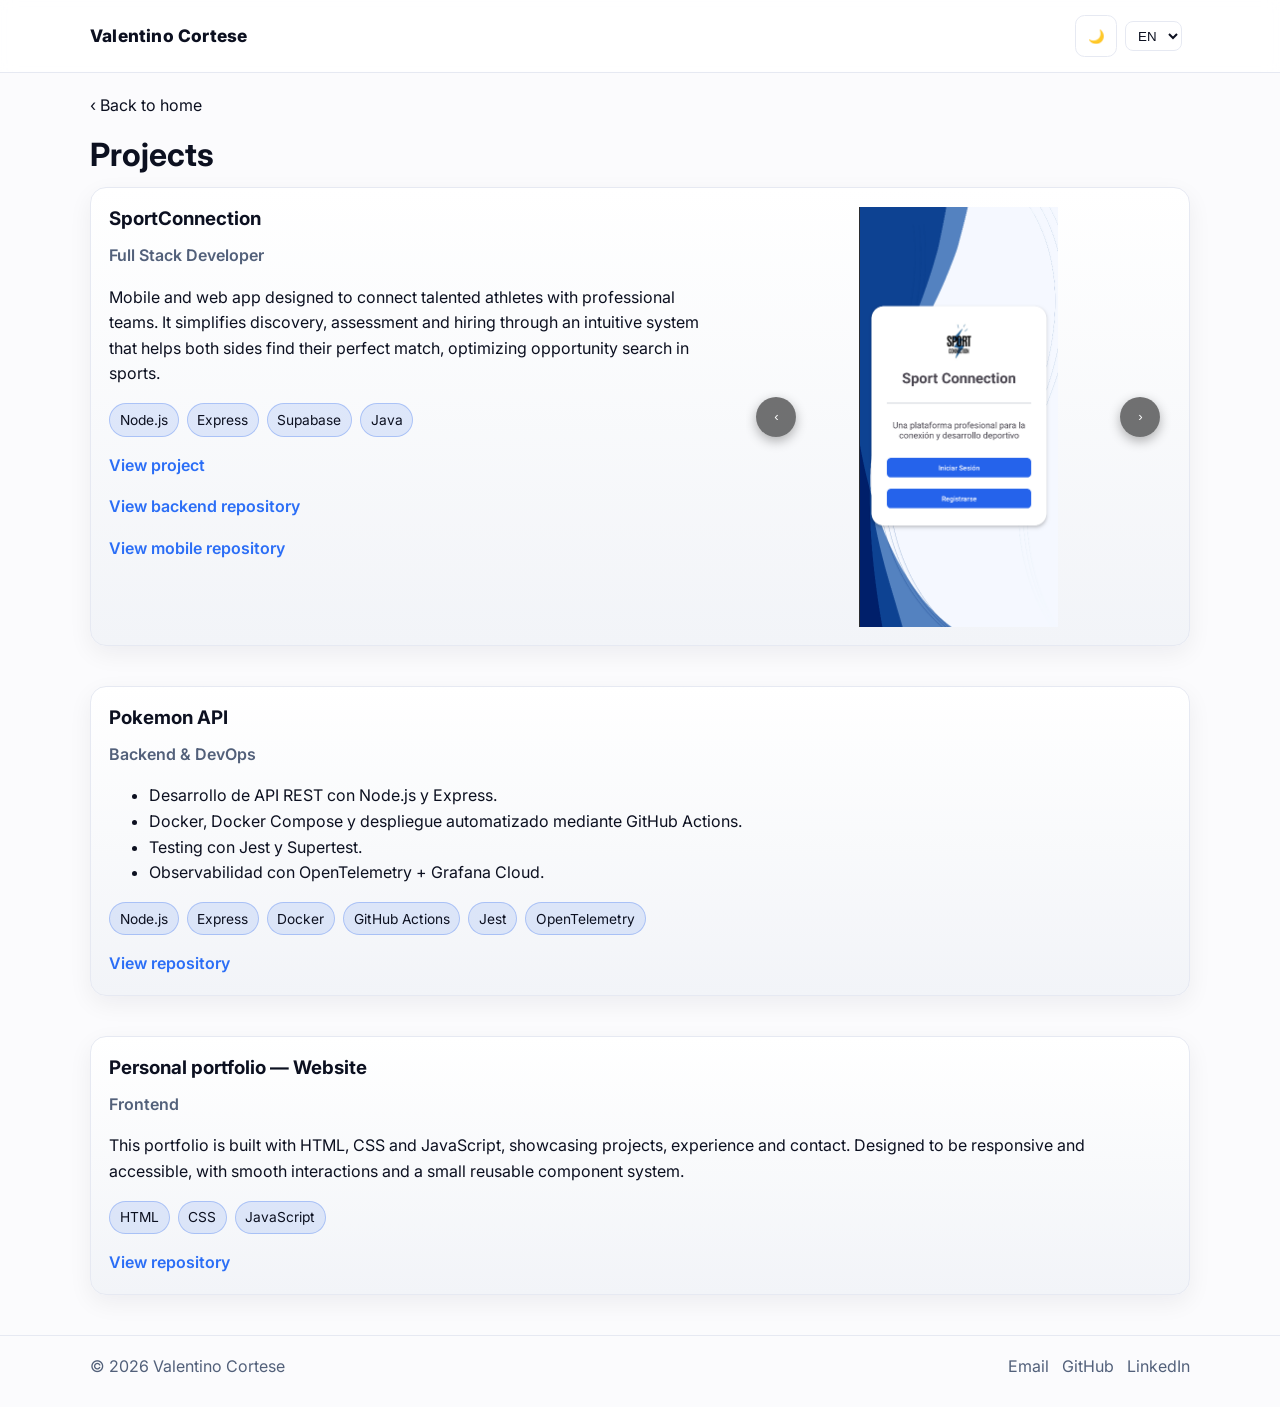
==== commit e4073c13: "style: clean up code formatting and improve readability across multiple files" ====
--- a/proyectos.html
+++ b/proyectos.html
@@ -152,12 +152,7 @@
         <div class="footer-links">
           <a href="mailto:valen4002@gmail.com" data-i18n="footer.email">Email</a>
           <a href="https://github.com/ValenCortese" target="_blank" rel="noopener noreferrer" data-i18n="footer.github">GitHub</a>
-          <a
-            href="https://www.linkedin.com/in/valentinocortese/"
-            target="_blank"
-            rel="noopener noreferrer"
-            data-i18n="footer.linkedin"
-          >
+          <a href="https://www.linkedin.com/in/valentinocortese/" target="_blank" rel="noopener noreferrer" data-i18n="footer.linkedin">
             LinkedIn
           </a>
         </div>
--- a/css/styles.css
+++ b/css/styles.css
@@ -500,8 +500,6 @@
   margin-bottom: 0;
 }
 
-
-
 /* =========================
    Contacto
    ========================= */
@@ -760,8 +758,6 @@
     white-space: nowrap;
   }
 }
-/* Custom styles extracted from inline <style> blocks in HTML files
-   Moved here to centralize styles and follow best practices */
 
 /* Projects layout: vertical list, each project uses full container width */
 .projects-grid {
@@ -830,7 +826,14 @@
   display: block;
 }
 
-.project-media { flex: 0 0 40%; display: flex; align-items: center; justify-content: center; overflow: hidden; position: relative; }
+.project-media { 
+  flex: 0 0 40%; 
+  display: flex; 
+  align-items: center; 
+  justify-content: center; 
+  overflow: hidden; 
+  position: relative; 
+}
 
 .slider-control {
   position: absolute;
@@ -850,10 +853,17 @@
   z-index: 3;
 }
 
-.slider-control:focus { outline: 2px solid rgba(255,255,255,0.8); }
-
-.slider-control.prev { left: 8px; }
-.slider-control.next { right: 8px; }
+.slider-control:focus { 
+  outline: 2px solid rgba(255,255,255,0.8); 
+}
+
+.slider-control.prev { 
+  left: 8px; 
+}
+
+.slider-control.next { 
+  right: 8px; 
+}
 
 /* small thumbnails spacing fallback when JS disabled */
 .media-gallery {
@@ -874,7 +884,9 @@
 
 /* if project-media is absent, project-info will take full width naturally.
    Make sure links and badges keep layout */
-.project-card .badge-list { margin-top: 1rem; }
+.project-card .badge-list { 
+  margin-top: 1rem; 
+}
 
 /* responsive: stack on small screens */
 @media (max-width: 800px) {
@@ -884,8 +896,12 @@
   .project-card .project-media {
     width: 100%;
   }
-  .media-gallery, .slides { overflow-x: auto; }
-  .slider-control.prev, .slider-control.next { display: none; }
+  .media-gallery, .slides { 
+    overflow-x: auto; 
+  }
+  .slider-control.prev, .slider-control.next { 
+    display: none; 
+  }
 }
 
 /* 'Ver más' button container */
@@ -899,4 +915,7 @@
 }
 
 /* Basic project layout and slider variants from proyectos.html (kept for compatibility) */
-.back-link { display:inline-block; margin-bottom:1rem; }
+.back-link { 
+  display: inline-block; 
+  margin: 1.25rem 0 1rem; 
+}
